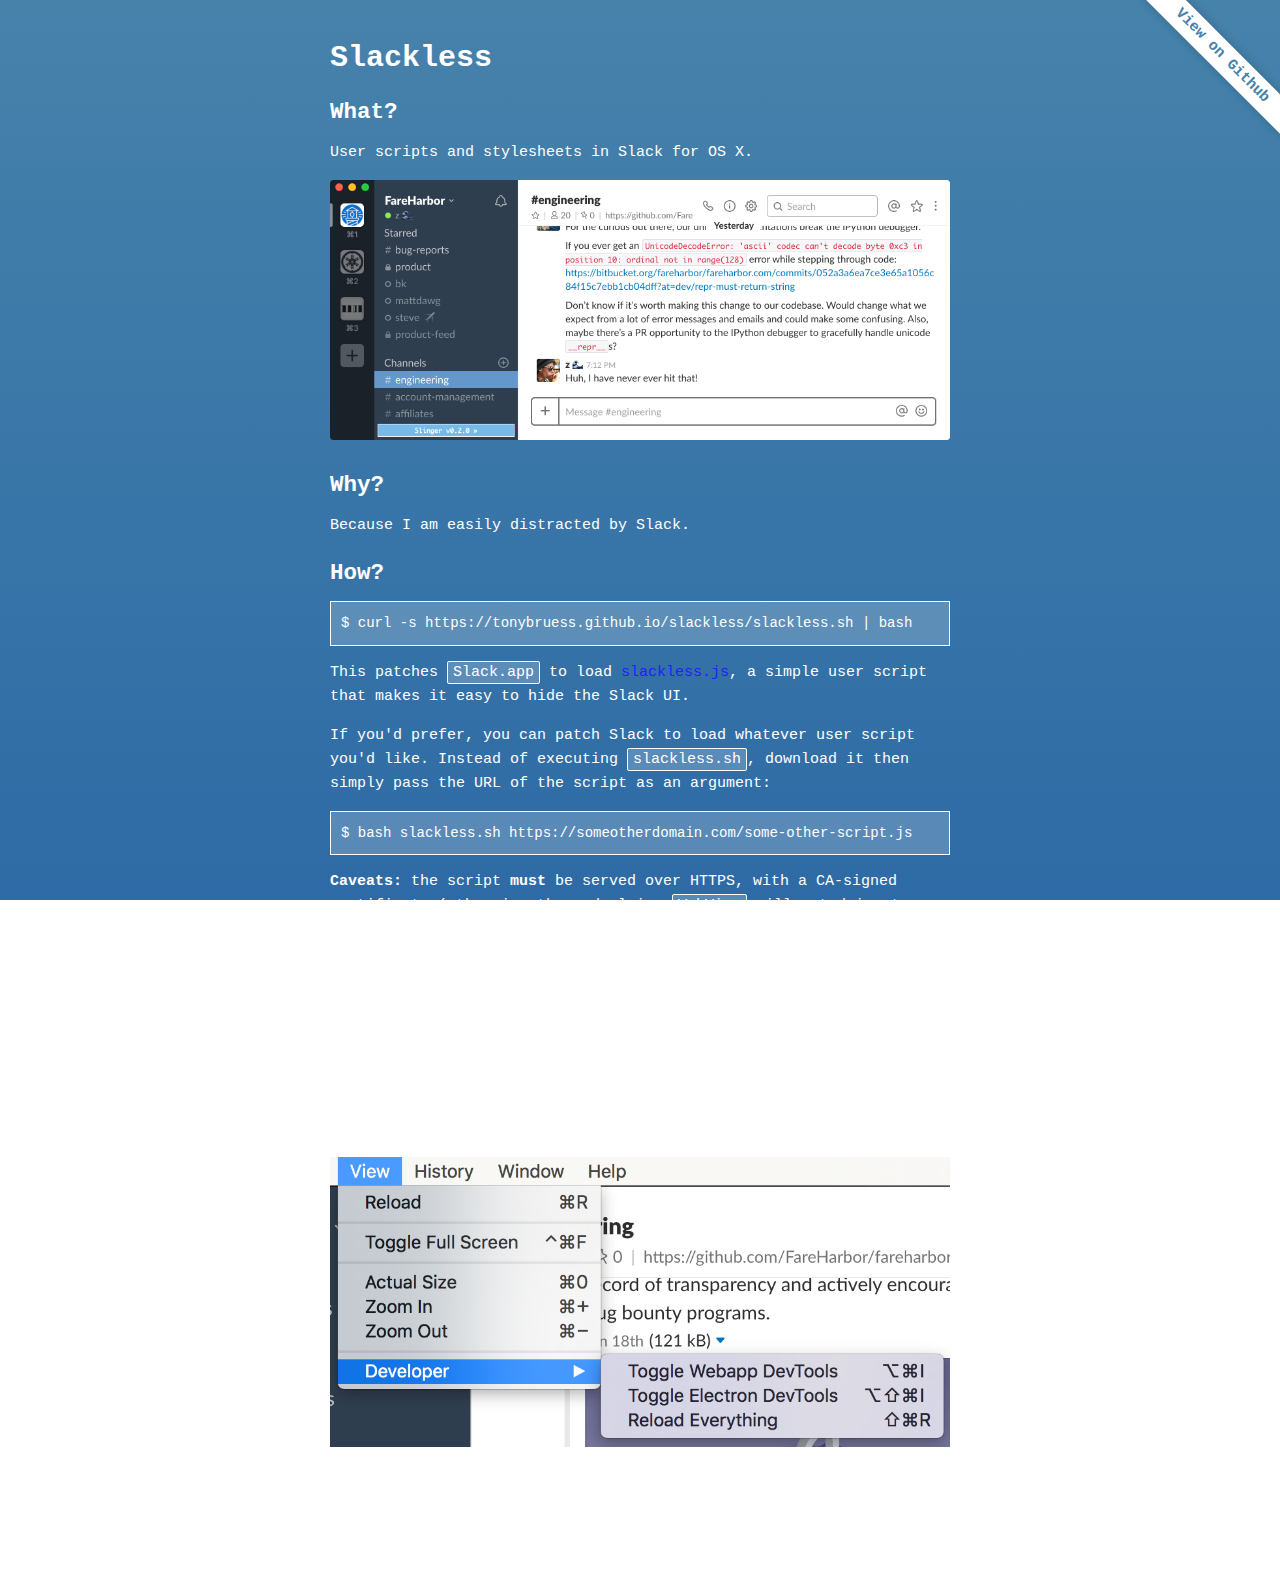
==== docs/index.html @ 2cbf6df1 "Initial commit" ====
<!DOCTYPE html>
<html>
<head>
  <meta name="viewport" content="width=device-width, initial-scale=1.0">
  <link rel="stylesheet" type="text/css" href="style.css" />
</head>
<body>
  <div class="ribbon right">
    <a href="https://github.com/tonybruess/slackless">View on Github</a>
  </div>
  <div id="wrap">
  <header>
    <h1>Slackless</h1>
  </header>

  <h2>What?</h2>
  <p>
    User scripts and stylesheets in Slack for OS X.
  </p>

  <img src="slack.png" />

  <h2>Why?</h2>
  <p>
    Because I am easily distracted by Slack.
  </p>

  <h2>How?</h2>
  <pre>$ curl -s https://tonybruess.github.io/slackless/slackless.sh | bash</pre>
  <p>
    This patches <code>Slack.app</code> to load
    <a href="https://tonybruess.github.io/slackless/slackless.js">slackless.js</a>, a simple
    user script that makes it easy to hide the Slack UI.
  </p>
  <p>
    If you'd prefer, you can patch Slack to load whatever user script you'd
    like. Instead of executing <code>slackless.sh</code>, download it then simply pass
    the URL of the script as an&nbsp;argument:
  </p>
  <pre>$ bash slackless.sh https://someotherdomain.com/some-other-script.js</pre>
  <p>
    <b>Caveats:</b> the script <b>must</b> be served over HTTPS, with
    a CA-signed certificate (otherwise the underlying <code>WebView</code>
    will not deign to load it).
  </p>

  <h2>No, But How?</h2>
  <p>
    <code>Slack.app</code> is a <code>WebView</code> that loads
    the Slack web application, so we just patch it to run some Javascript in
    the context of the view.
  <p>
    That script then loads additional styles, adds elements to the page, binds keyboard
    shortcuts, and so on.  It also ensures that the Developer Tools menu is always
    available.
  </p>

  <img src="tools.png" />

  <p class="note">
    Of course, you don't <b>need</b> to patch the app if you
    don't want to; instead you can just open the Developer Tools (by
    running Slack with the <code>--dev</code> command-line option)
    and enter the above code in the Console, everytime you start Slack.
    But that's no fun!
  </p>

  <footer>
    By
    <a href="http://tonybruess.com/">Tony Bruess</a>
  </footer>
  </div>
</body>
</html>
---- docs/style.css ----
html {
    height: 100%;
    position: relative;
    overflow-x: hidden;
}

body {
    position: relative;
    overflow-x: hidden;
    font-size: 15px;
    font-family: Monaco,Menlo,Consolas,"Courier New",monospace;
    line-height:1.6;
    margin: 0;
    color: white;

    background: #4682aa;
    background: -moz-linear-gradient(top,  #4682aa 0%, #2e6ba6 100%);
    background: -webkit-linear-gradient(top,  #4682aa 0%,#2e6ba6 100%);
    background: linear-gradient(to bottom,  #4682aa 0%,#2e6ba6 100%);
    filter: progid:DXImageTransform.Microsoft.gradient( startColorstr='#4682aa', endColorstr='#2e6ba6',GradientType=0 );
    background-repeat: no-repeat;
    background-attachment: fixed;
}

#wrap {
    margin: 0 auto;
    max-width: 620px;
    padding: 10px 10px;
}

h1, h2, h3{
    line-height:1.2;
    margin: 1em 0 0.25em 0;
}

p.note {
    font-size: 13px;
}

img {
    width: 100%;
}

pre {
    font-family: inherit;
    color: white;
    padding: 10px;
    font-size: 14px;

    border: 1px solid white;
    background-color: rgba(255,255,255,0.2);

    overflow-x: scroll;
}

code {
    white-space: nowrap;
    border: 1px solid white;
    border-radius: 2px;
    background-color: rgba(255,255,255,0.2);
    padding: 2px 5px;
    line-height: 1.2;
}

a, a:visited {
    color: #2020ff;
    text-decoration: none;
}
a:hover {
    font-weight: bolder;
}

.ribbon {
    position: absolute;
    top: 42px;
    width: 200px;
    padding: 1px 0;
    background: white;

    -moz-box-shadow: 0 0 10px rgba(0,0,0,0.2);
    -webkit-box-shadow: 0 0 10px rgba(0,0,0,0.2);
    box-shadow: 0 0 10px rgba(0,0,0,0.2);
}

.ribbon.right{
    right: -42px;
    -moz-transform: rotate(45deg);
    -webkit-transform: rotate(45deg);
    -o-transform: rotate(45deg);
    -ms-transform: rotate(45deg);
    transform: rotate(45deg);
}

.ribbon a {
    color: #4682aa;
    font-weight: 900;
    display: block;
    padding: 1px 0;
    height: 24px;
    line-height: 24px;
    text-align: center;
}

footer {
    display: block;
    font-size: 12px;
    text-align: right;
}

footer a, footer a:visited {
    color: white;
}
footer img {
    width: 30px;
    vertical-align: middle;
}
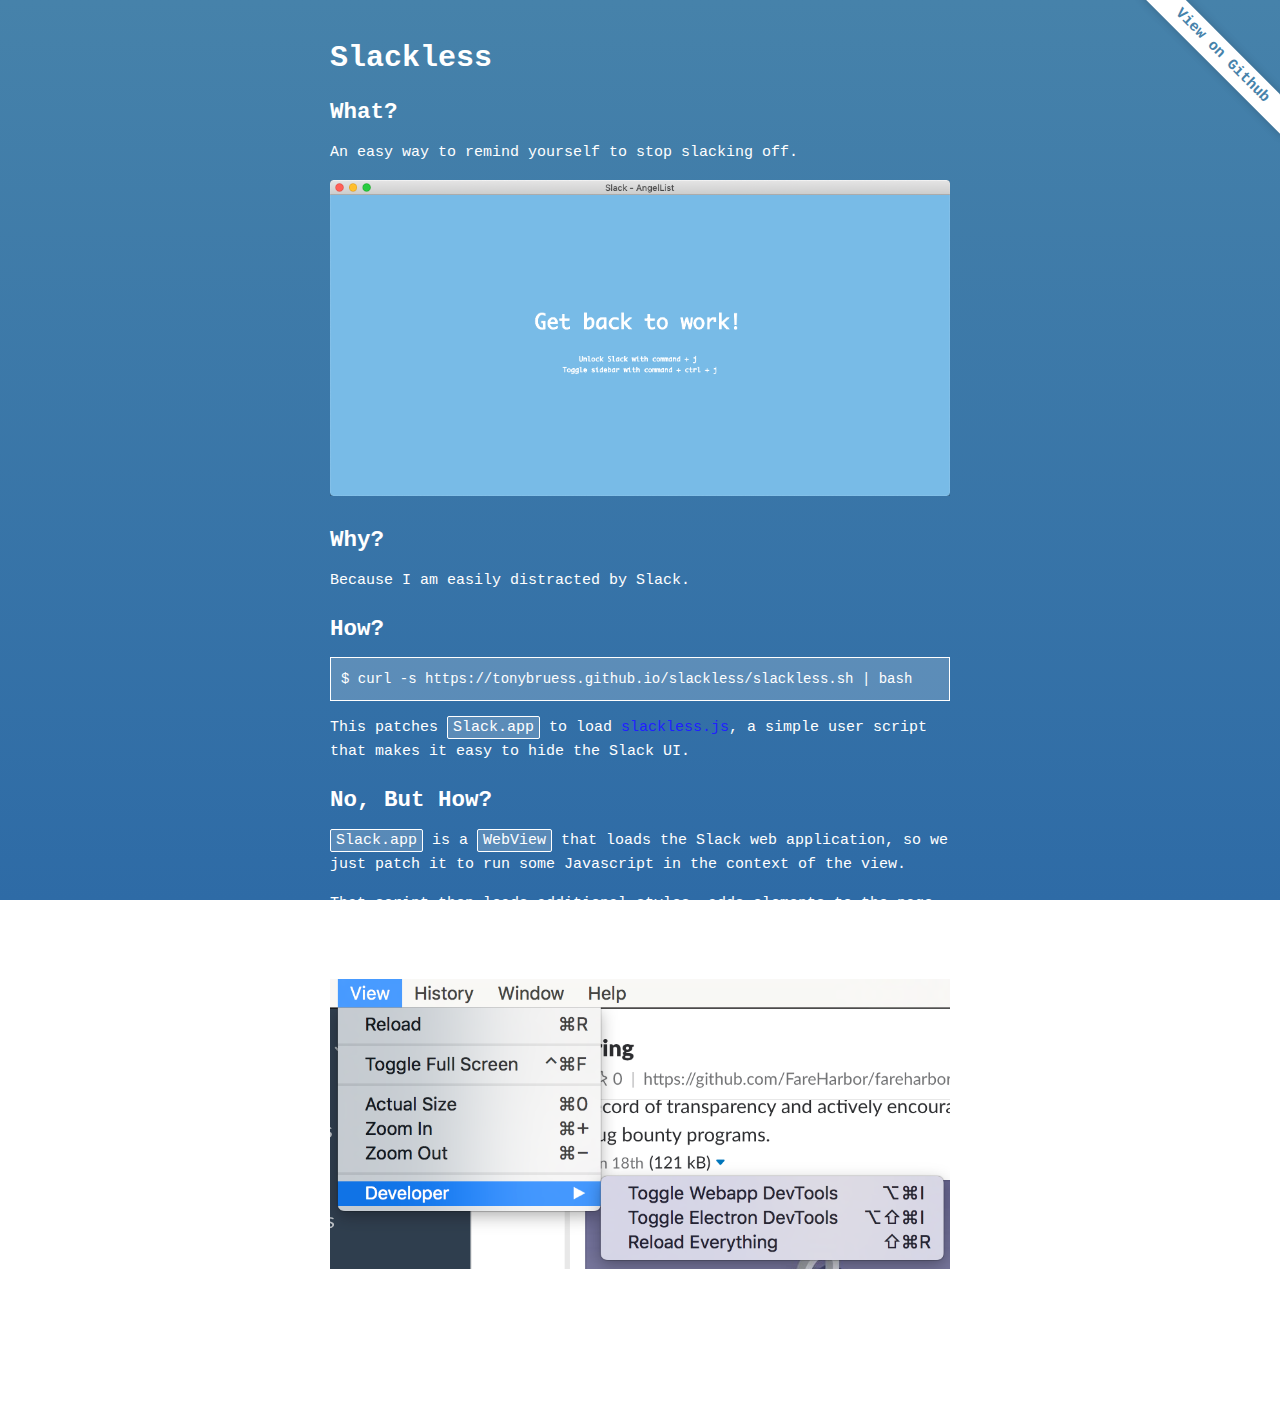
==== commit e20dda54: "Update docs" ====
--- a/docs/index.html
+++ b/docs/index.html
@@ -15,7 +15,7 @@
 
   <h2>What?</h2>
   <p>
-    User scripts and stylesheets in Slack for OS X.
+    An easy way to remind yourself to stop slacking off.
   </p>
 
   <img src="slack.png" />
@@ -32,7 +32,8 @@
     <a href="https://tonybruess.github.io/slackless/slackless.js">slackless.js</a>, a simple
     user script that makes it easy to hide the Slack UI.
   </p>
-  <p>
+
+  <!--<p>
     If you'd prefer, you can patch Slack to load whatever user script you'd
     like. Instead of executing <code>slackless.sh</code>, download it then simply pass
     the URL of the script as an&nbsp;argument:
@@ -42,7 +43,7 @@
     <b>Caveats:</b> the script <b>must</b> be served over HTTPS, with
     a CA-signed certificate (otherwise the underlying <code>WebView</code>
     will not deign to load it).
-  </p>
+  </p>-->
 
   <h2>No, But How?</h2>
   <p>
